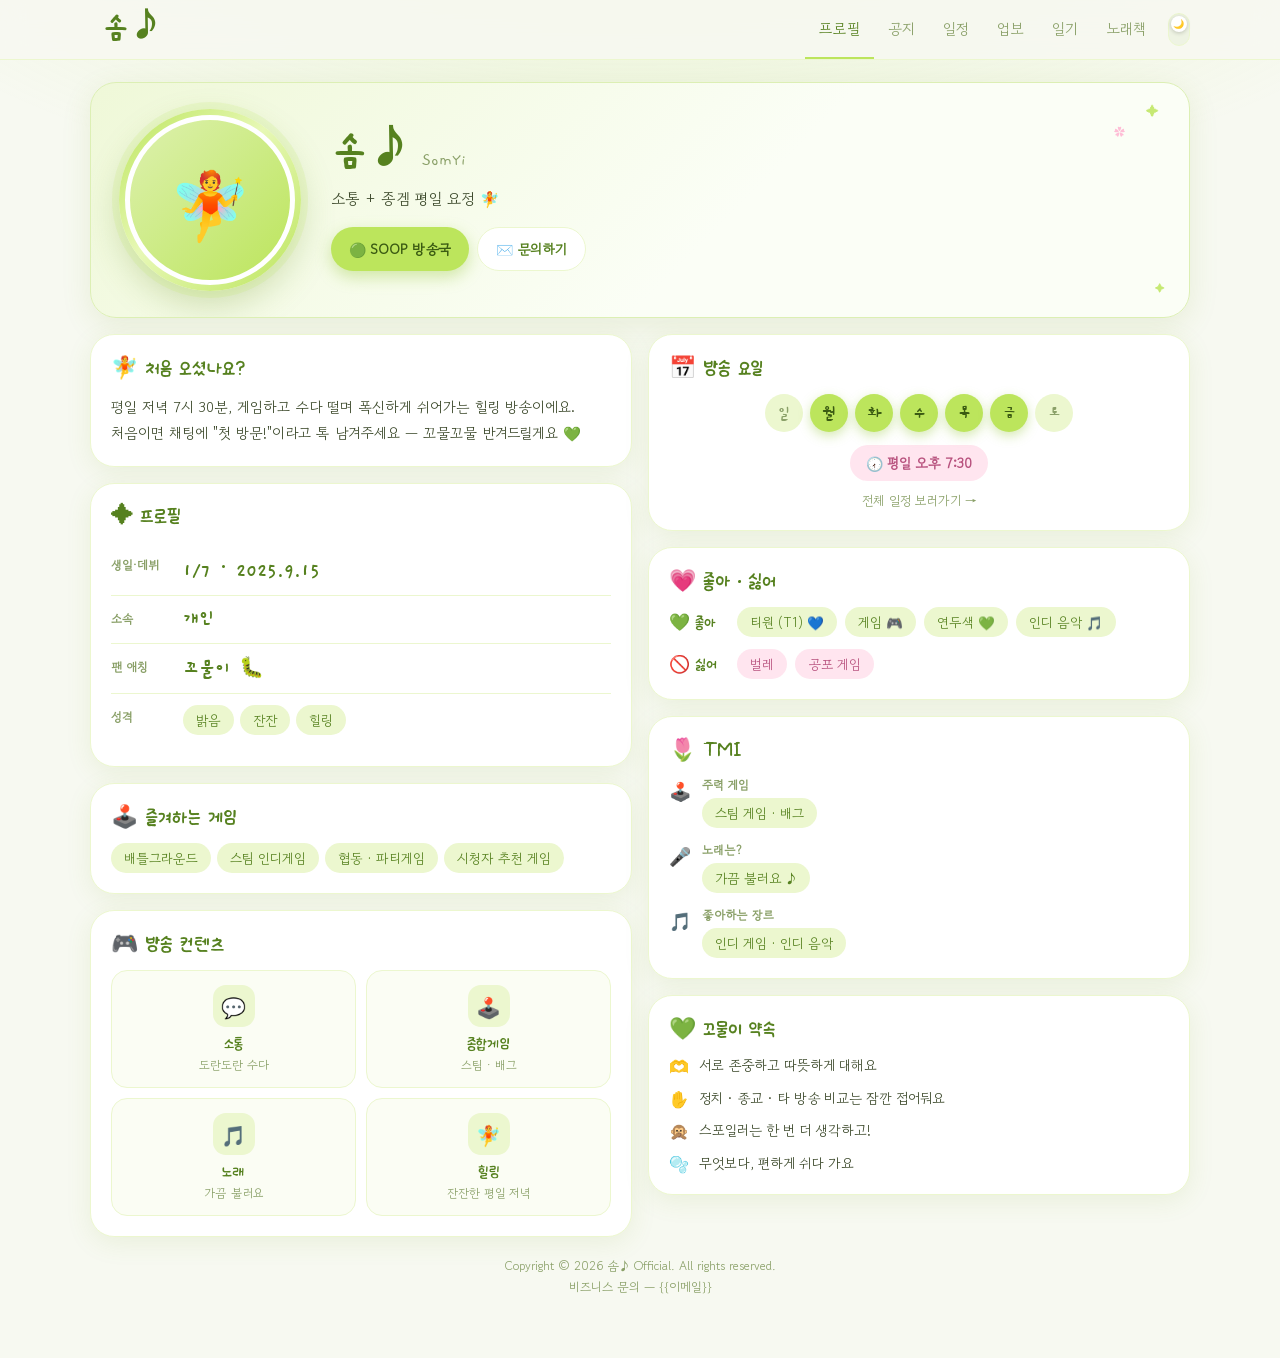
==== index.html @ 141378f5 "Add files via upload" ====
<!DOCTYPE html>
<html lang="ko">
<head>
  <meta charset="UTF-8">
  <meta name="viewport" content="width=device-width, initial-scale=1.0">
  <title>솜♪</title>
  <!-- 파비콘 / 링크 미리보기: SOOP 프사 자동 (tsoo00) -->
  <link rel="icon" type="image/jpeg" href="https://profile.img.sooplive.co.kr/LOGO/ts/tsoo00/tsoo00.jpg">
  <meta name="description" content="솜♪ 공식 페이지">
  <meta property="og:type" content="website">
  <meta property="og:title" content="솜♪">
  <meta property="og:description" content="소통 + 종겜 평일 요정 솜 🧚">
  <meta property="og:image" content="https://profile.img.sooplive.co.kr/LOGO/ts/tsoo00/tsoo00.jpg">
  <meta property="og:image:width" content="600">
  <meta property="og:image:height" content="600">
  <meta name="twitter:card" content="summary_large_image">
  <meta name="twitter:title" content="솜♪">
  <meta name="twitter:description" content="소통 + 종겜 평일 요정 솜 🧚">
  <meta name="twitter:image" content="https://profile.img.sooplive.co.kr/LOGO/ts/tsoo00/tsoo00.jpg">

  <link rel="preconnect" href="https://fonts.googleapis.com">
  <link rel="preconnect" href="https://fonts.gstatic.com" crossorigin>
  <link href="https://fonts.googleapis.com/css2?family=Gaegu:wght@300;400;700&family=Gowun+Dodum&family=Noto+Sans+KR:wght@300;400;500;700&display=swap" rel="stylesheet">

  <style>
    @font-face{ font-family:'PDHfont'; src:url([data-uri]) format('woff'); font-weight:400 700; font-display:swap; }
    :root{
      /* ⬇ 색 바꿀 땐 이 5개 + --logo (style.css :root 와 값 동일하게) ⬇ */
      --main:#BCE55C; --main-dark:#56811F; --main-light:#ECF7CF; --bg:#F7F9F1; --card:#FFFFFF;
      --logo:#56811F; --text:#3D4A2C; --text-soft:#8AA068;
      --blossom:#FFB3D1; --blossom-soft:#FFE5EF;
      --page-width:1100px;     /* 모든 페이지 동일. 모바일에선 자동 축소(최대값) */
      --pen:'Gaegu','Gowun Dodum','Noto Sans KR',sans-serif;
      --head:'PDHfont','Gaegu','Gowun Dodum','Noto Sans KR',sans-serif;
      --soft:'Gowun Dodum','Noto Sans KR',sans-serif;
    }
    body.dark{
      --main:#BCE55C; --main-dark:#CDE89C; --main-light:#2C3320; --bg:#14160E; --card:#1E2216;
      --logo:#C9E78E; --text:#E6EDD9; --text-soft:#9DB07F; --blossom:#F2A6C4; --blossom-soft:#3A2730;
    }
    *{ margin:0; padding:0; box-sizing:border-box; }
    body{
      background:var(--bg); font-family:var(--soft); color:var(--text); min-height:100vh;
      padding:20px 16px 60px; position:relative; overflow-x:hidden;
      transition:background .25s ease, color .25s ease;
    }
    body::before{ content:''; position:fixed; inset:0 0 auto 0; height:420px;
      background:radial-gradient(90% 100% at 50% -20%, rgba(188,229,92,.22), transparent 70%);
      pointer-events:none; z-index:0; }
    body.dark::before{ background:radial-gradient(90% 100% at 50% -20%, rgba(188,229,92,.10), transparent 70%); }

    /* ── 네비 ── */
    .nav{ position:sticky; top:0; z-index:100; background:rgba(247,249,241,.86); backdrop-filter:blur(12px);
      border-bottom:1.5px solid var(--main-light); display:flex; justify-content:center; margin:-20px -16px 22px; padding:0 12px; }
    body.dark .nav{ background:rgba(20,22,14,.88); }
    .nav-inner{ display:flex; align-items:center; max-width:var(--page-width); width:100%; }
    .nav a.nav-logo{ font-family:var(--pen); font-size:34px; font-weight:700; color:var(--logo); padding:8px 12px;
      text-decoration:none; margin-right:auto; line-height:1; white-space:nowrap; flex-shrink:0; display:inline-flex; align-items:center; gap:6px; }
    .nav a{ padding:18px 14px; font-size:15px; font-weight:500; color:var(--text-soft); text-decoration:none;
      border-bottom:2px solid transparent; transition:all .2s; white-space:nowrap; }
    .nav a:hover, .nav a.active{ color:var(--main-dark); border-bottom-color:var(--main); }

    /* 다크 토글 */
    .theme-switch{ flex-shrink:0; margin-left:8px; position:relative; width:22px; height:33px; border-radius:999px;
      border:1.5px solid var(--main-light); background:#eef3e3; cursor:pointer; padding:0; transition:background .2s ease; }
    .theme-switch .knob{ position:absolute; left:1.5px; top:1.5px; width:16px; height:16px; border-radius:50%; background:#fff;
      display:flex; align-items:center; justify-content:center; font-size:9px; transition:top .2s ease, background .2s ease; box-shadow:0 1px 4px rgba(0,0,0,.2); }
    body.dark .theme-switch{ background:#2a3120; }
    body.dark .theme-switch .knob{ top:14px; background:#1e2216; }

    /* ── 큰 틀 ── */
    .wrap{ position:relative; z-index:1; max-width:var(--page-width); margin:0 auto; }

    /* 프로필 히어로 (보드 맨 위 풀폭 가로 배너) */
    .profile-hero{ column-span:all; -webkit-column-span:all; position:relative; overflow:hidden; margin:0 0 16px;
      background:linear-gradient(135deg,#EFF8D8 0%,#FBFEF6 58%); border:1.5px solid #DCEFB4; border-radius:26px;
      padding:26px 28px; box-shadow:0 8px 30px rgba(120,160,40,.12); }
    body.dark .profile-hero{ background:linear-gradient(135deg,#232B1A 0%,#181C11 64%); border-color:#2C3320; }
    .twinkle{ position:absolute; color:var(--main); opacity:.85; pointer-events:none; }
    .twinkle.t2{ color:var(--blossom); }
    .ph-inner{ display:flex; align-items:center; gap:30px; flex-wrap:wrap; position:relative; z-index:1; }
    .ph-main{ flex:1; min-width:240px; }
    .ph-namerow{ display:flex; align-items:baseline; gap:12px; flex-wrap:wrap; margin-bottom:2px; }

    .avatar-ring{ flex-shrink:0; padding:6px; border-radius:50%;
      background:linear-gradient(135deg,#BCE55C,#E7F8B6 45%,#BCE55C);
      box-shadow:0 0 0 7px rgba(188,229,92,.16),0 14px 34px rgba(110,150,40,.28); animation:glow 3.6s ease-in-out infinite; }
    @keyframes glow{ 0%,100%{ box-shadow:0 0 0 7px rgba(188,229,92,.16),0 14px 34px rgba(110,150,40,.26);} 50%{ box-shadow:0 0 0 11px rgba(188,229,92,.10),0 16px 40px rgba(110,150,40,.34);} }
    .avatar{ width:170px; height:170px; max-width:54vw; aspect-ratio:1/1; border-radius:50%; border:5px solid #fff; overflow:hidden;
      background:linear-gradient(135deg,#DDF1AE,#BCE55C); display:flex; align-items:center; justify-content:center; font-size:66px; }
    body.dark .avatar{ border-color:#1E2216; }
    .avatar img{ width:100%; height:100%; object-fit:cover; border-radius:50%; display:block; }

    .ident-name{ font-family:var(--pen); font-weight:700; font-size:46px; line-height:1.05; color:var(--main-dark); }
    .ident-reading{ font-family:var(--pen); font-size:18px; color:var(--text-soft); }
    .ident-sub{ font-size:15.5px; color:var(--text); margin:8px 0 16px; line-height:1.6; }
    .ident-btns{ display:flex; gap:8px; flex-wrap:wrap; }
    .soop-btn{ display:inline-flex; align-items:center; justify-content:center; gap:7px; background:var(--main); color:#3a5a12;
      text-decoration:none; font-weight:700; font-size:14px; padding:11px 18px; border-radius:999px;
      box-shadow:0 6px 16px rgba(150,200,60,.4); transition:all .2s; }
    .soop-btn:hover{ transform:translateY(-2px); box-shadow:0 9px 20px rgba(150,200,60,.5); }
    body.dark .soop-btn{ color:#1d2a08; }
    .ident-inquiry{ display:inline-flex; align-items:center; justify-content:center; gap:6px; background:#fff;
      border:1.5px solid var(--main-light); color:var(--main-dark); border-radius:999px; padding:11px 18px;
      font-size:14px; font-weight:700; cursor:pointer; transition:all .2s; font-family:inherit; }
    body.dark .ident-inquiry{ background:var(--card); }
    .ident-inquiry:hover{ background:var(--main); color:#3a5a12; border-color:var(--main); }

    /* ── 핀보드(메이슨리) ── */
    .board{ column-count:2; column-gap:16px; }
    .board > .tile{ break-inside:avoid; -webkit-column-break-inside:avoid; margin:0 0 16px; }
    .tile{ background:var(--card); border:1.5px solid var(--main-light); border-radius:24px; padding:20px;
      box-shadow:0 6px 26px rgba(120,160,40,.10); }
    .t-head{ font-family:var(--head); font-size:22px; font-weight:700; color:var(--main-dark); margin-bottom:13px;
      display:flex; align-items:center; gap:7px; flex-wrap:wrap; }

    /* 처음 오셨나요 (소개 글) */
    .lead{ font-size:14.5px; line-height:1.8; color:var(--text); word-break:keep-all; }

    /* 꼬물이 약속 (룰) */
    .rules{ display:flex; flex-direction:column; gap:11px; }
    .rule{ display:flex; gap:10px; align-items:flex-start; font-size:14px; line-height:1.5; color:var(--text); word-break:keep-all; }
    .rule .rn{ flex-shrink:0; font-size:16px; line-height:1.35; }

    /* 미니 프로필 (생일/소속/팬닉 + 성격) */
    .facts{ display:flex; flex-direction:column; }
    .fact{ display:flex; gap:10px; padding:11px 0; border-bottom:1px solid var(--main-light); }
    .fact:last-child{ border-bottom:none; }
    .fact .fk{ width:62px; flex-shrink:0; font-size:12px; font-weight:600; color:var(--text-soft); padding-top:3px; }
    .fact .fv{ font-family:var(--pen); font-size:20px; font-weight:700; color:var(--main-dark); word-break:keep-all; }

    /* 칩 */
    .tags{ display:flex; flex-wrap:wrap; gap:6px; }
    .tag{ background:var(--main-light); color:var(--main-dark); border-radius:999px; padding:5px 13px; font-size:13.5px; font-weight:500; }
    .tag:empty{ display:none; }
    .tag.bad{ background:var(--blossom-soft); color:#b8527e; }
    body.dark .tag.bad{ color:var(--blossom); }

    /* 방송 컨텐츠 2×2 */
    .ct-grid{ display:grid; grid-template-columns:1fr 1fr; gap:10px; }
    .ct{ background:#fbfdf4; border:1.5px solid var(--main-light); border-radius:16px; padding:14px 10px; text-align:center; }
    body.dark .ct{ background:rgba(255,255,255,.04); }
    .ct .ic{ width:42px; height:42px; margin:0 auto 7px; border-radius:13px; background:var(--main-light); display:flex; align-items:center; justify-content:center; font-size:20px; }
    .ct .t{ font-family:var(--head); font-weight:700; font-size:17px; color:var(--main-dark); }
    .ct .s{ font-size:12px; color:var(--text-soft); margin-top:2px; }

    /* 방송 요일/시간 */
    .day-row{ display:flex; gap:7px; justify-content:center; flex-wrap:wrap; }
    .day{ width:38px; height:38px; border-radius:50%; display:flex; align-items:center; justify-content:center;
      font-family:var(--pen); font-size:16px; font-weight:700; background:var(--main-light); color:var(--text-soft); }
    .day.on{ background:var(--main); color:#3a5a12; box-shadow:0 4px 12px rgba(150,200,60,.4); }
    body.dark .day.on{ color:#1d2a08; }
    .time-pill{ display:flex; width:max-content; align-items:center; gap:6px; margin:13px auto 0;
      background:var(--blossom-soft); color:#b8527e; font-weight:700; font-size:14px; padding:8px 16px; border-radius:999px; }
    body.dark .time-pill{ color:var(--blossom); }
    .sched-link{ display:block; text-align:center; margin-top:10px; font-size:13px; color:var(--text-soft); text-decoration:none; }
    .sched-link:hover{ color:var(--main-dark); }

    /* 좋아/싫어 */
    .like-section{ display:flex; flex-direction:column; gap:12px; }
    .like-row{ display:flex; align-items:center; gap:8px; flex-wrap:wrap; }
    .like-label{ font-family:var(--head); font-size:17px; font-weight:700; color:var(--main-dark); width:60px; flex-shrink:0; }

    /* TMI */
    .tmi-list{ display:flex; flex-direction:column; gap:13px; }
    .tmi-row{ display:flex; gap:11px; align-items:flex-start; }
    .tmi-icon{ font-size:18px; flex-shrink:0; margin-top:1px; }
    .tmi-key{ font-size:12px; color:var(--text-soft); font-weight:600; display:block; margin-bottom:5px; }
    .tmi-val{ display:inline-block; background:var(--main-light); color:var(--main-dark); border-radius:999px; padding:5px 13px; font-size:13.5px; font-weight:500; }
    .tmi-val:empty{ display:none; }

    /* 오리지널 곡 */
    .ovod-grid{ display:grid; grid-template-columns:1fr; gap:12px; }
    .ovod-card{ border-radius:16px; overflow:hidden; border:1.5px solid var(--main-light); background:#000; }
    .ovod-embed{ position:relative; width:100%; aspect-ratio:16/9; }
    .ovod-embed iframe{ position:absolute; inset:0; width:100%; height:100%; border:0; }
    .ovod-title{ padding:12px 14px; font-family:var(--pen); font-size:17px; font-weight:700; color:var(--text); text-align:center; background:var(--card); }

    /* 링크 */
    .link-grid{ display:grid; grid-template-columns:1fr 1fr; gap:8px; }
    .link-btn{ display:flex; align-items:center; justify-content:center; padding:11px; background:var(--main-light);
      color:var(--main-dark); border-radius:999px; text-decoration:none; font-size:14.5px; font-weight:600; transition:all .2s; }
    .link-btn:hover{ background:var(--main); color:#3a5a12; transform:translateY(-2px); }

    /* 문의 모달 */
    .iq-ov{ position:absolute; left:0; right:0; background:rgba(30,40,15,.32); display:none; align-items:flex-start; justify-content:center; z-index:600; padding:16px; }
    .iq-ov.show{ display:flex; }
    .iq-modal{ background:var(--card); border-radius:22px; width:100%; max-width:420px; padding:24px; box-shadow:0 20px 60px rgba(80,110,40,.3); }
    .iq-title{ font-family:var(--pen); font-size:22px; font-weight:700; color:var(--main-dark); margin-bottom:4px; }
    .iq-desc{ font-size:13px; color:var(--text-soft); margin-bottom:16px; }
    .iq-input{ width:100%; padding:12px 14px; border-radius:12px; border:1.5px solid var(--main-light); font-size:14px; outline:none; margin-bottom:10px; font-family:inherit; box-sizing:border-box; background:var(--bg); color:var(--text); }
    .iq-input:focus{ border-color:var(--main); }
    .iq-btns{ display:flex; gap:8px; margin-top:6px; }
    .iq-btns button{ flex:1; padding:12px; border-radius:12px; border:none; font-size:14px; font-weight:700; cursor:pointer; }
    .iq-send{ background:var(--main); color:#3a5a12; }
    .iq-cancel{ background:var(--main-light); color:var(--main-dark); }

    footer{ text-align:center; color:var(--text-soft); font-size:12.5px; margin-top:18px; line-height:1.7; position:relative; z-index:1; }

    /* 스태거 등장 */
    @keyframes staggerIn{ from{opacity:0; transform:translateY(18px);} to{opacity:1; transform:translateY(0);} }
    .stagger > *{ opacity:0; animation:staggerIn .45s ease forwards; }
    .stagger > *:nth-child(1){animation-delay:.04s}
    .stagger > *:nth-child(2){animation-delay:.10s}
    .stagger > *:nth-child(3){animation-delay:.16s}
    .stagger > *:nth-child(4){animation-delay:.22s}
    .stagger > *:nth-child(5){animation-delay:.28s}
    .stagger > *:nth-child(6){animation-delay:.34s}
    .stagger > *:nth-child(7){animation-delay:.40s}
    .stagger > *:nth-child(n+8){animation-delay:.46s}

    /* ── 반응형 ── */
    @media (max-width: 720px){
      .board{ column-count:1; }
    }
    @media (max-width: 600px){
      .ph-inner{ flex-direction:column; text-align:center; }
      .ph-main{ min-width:0; width:100%; }
      .ph-namerow{ justify-content:center; }
      .ident-btns{ justify-content:center; }
    }
    @media (max-width: 560px){
      .nav{ padding:0 6px; margin-bottom:18px; }
      .nav a.nav-logo{ font-size:27px; padding:8px 6px; }
      .nav a{ padding:13px 8px; font-size:13px; }
      .ident-name{ font-size:38px; }
      .t-head{ font-size:20px; }
    }
    @media (max-width: 400px){
      .nav a.nav-logo{ font-size:23px; padding:8px 4px; }
      .nav a{ padding:11px 6px; font-size:12px; }
      .ct-grid, .link-grid{ grid-template-columns:1fr; }
      .ident-btns{ flex-direction:column; }
      .ident-btns > *{ width:100%; }
    }
    @media (prefers-reduced-motion: reduce){ *,*::before,*::after{ animation:none !important; transition:none !important; } }
  </style>
</head>
<body>

<nav class="nav">
  <div class="nav-inner">
    <a href="index.html" class="nav-logo">솜♪</a>
    <a href="index.html" class="active">프로필</a>
    <a href="notice/">공지</a>
    <a href="schedule/">일정</a>
    <a href="work/">업보</a>
    <a href="diary/">일기</a>
    <a href="song/">노래책</a>
    <button class="theme-switch" id="themeSwitch" type="button" aria-label="다크모드 전환"><span class="knob" id="themeKnob">🌙</span></button>
  </div>
</nav>

<div class="wrap">
  <div class="board stagger">

    <!-- ── 프로필 히어로 (풀폭 배너) ── -->
    <div class="profile-hero">
      <span class="twinkle" style="top:18px; right:30px; font-size:13px;">✦</span>
      <span class="twinkle t2" style="top:40px; right:64px; font-size:11px;">✿</span>
      <span class="twinkle" style="bottom:22px; right:24px; font-size:10px;">✦</span>
      <div class="ph-inner">
        <div class="avatar-ring">
          <div class="avatar" id="avatarWrap">
            <img id="avatarImg" src="" alt="솜♪ 프로필" style="display:none" onerror="this.style.display='none'; document.getElementById('avatarEmoji').style.display='flex'">
            <span id="avatarEmoji">🧚</span>
          </div>
        </div>
        <div class="ph-main">
          <div class="ph-namerow">
            <span class="ident-name" id="info-name">솜♪</span>
            <span class="ident-reading">SomYi</span>
          </div>
          <p class="ident-sub" id="info-catchphrase">소통 + 종겜 평일 요정 🧚</p>
          <div class="ident-btns">
            <a id="link-soop" href="https://www.sooplive.com/station/tsoo00" class="soop-btn" target="_blank" rel="noopener">🟢 SOOP 방송국</a>
            <button class="ident-inquiry" onclick="openInquiry()">✉️ 문의하기</button>
          </div>
        </div>
      </div>
    </div>

    <!-- 처음 오셨나요? (신규) -->
    <div class="tile">
      <div class="t-head">🧚 처음 오셨나요?</div>
      <p class="lead">평일 저녁 7시 30분, 게임하고 수다 떨며 폭신하게 쉬어가는 힐링 방송이에요. 처음이면 채팅에 "첫 방문!"이라고 톡 남겨주세요 — 꼬물꼬물 반겨드릴게요 💚</p>
    </div>

    <!-- 프로필 -->
    <div class="tile">
      <div class="t-head">✦ 프로필</div>
      <div class="facts">
        <div class="fact"><span class="fk">생일·데뷔</span><span class="fv" id="info-dates">1/7 · 2025.9.15</span></div>
        <div class="fact"><span class="fk">소속</span><span class="fv" id="info-mbti">개인</span></div>
        <div class="fact"><span class="fk">팬 애칭</span><span class="fv" id="info-fandom">꼬물이 🐛</span></div>
        <div class="fact"><span class="fk">성격</span><div class="tags" id="info-tags"><span class="tag">밝음</span><span class="tag">잔잔</span><span class="tag">힐링</span></div></div>
      </div>
    </div>

    <!-- 즐겨하는 게임 (신규) -->
    <div class="tile">
      <div class="t-head">🕹️ 즐겨하는 게임</div>
      <div class="tags">
        <span class="tag">배틀그라운드</span>
        <span class="tag">스팀 인디게임</span>
        <span class="tag">협동 · 파티게임</span>
        <span class="tag">시청자 추천 게임</span>
      </div>
    </div>

    <!-- 방송 컨텐츠 -->
    <div class="tile">
      <div class="t-head">🎮 방송 컨텐츠</div>
      <div class="ct-grid">
        <div class="ct"><div class="ic">💬</div><div class="t">소통</div><div class="s">도란도란 수다</div></div>
        <div class="ct"><div class="ic">🕹️</div><div class="t">종합게임</div><div class="s">스팀 · 배그</div></div>
        <div class="ct"><div class="ic">🎵</div><div class="t">노래</div><div class="s">가끔 불러요</div></div>
        <div class="ct"><div class="ic">🧚</div><div class="t">힐링</div><div class="s">잔잔한 평일 저녁</div></div>
      </div>
    </div>

    <!-- 방송 요일 -->
    <div class="tile">
      <div class="t-head">📅 방송 요일</div>
      <div class="day-row">
        <span class="day" id="day-0">일</span>
        <span class="day on" id="day-1">월</span>
        <span class="day on" id="day-2">화</span>
        <span class="day on" id="day-3">수</span>
        <span class="day on" id="day-4">목</span>
        <span class="day on" id="day-5">금</span>
        <span class="day" id="day-6">토</span>
      </div>
      <span class="time-pill">🕢 평일 오후 7:30</span>
      <a href="schedule/" class="sched-link">전체 일정 보러가기 →</a>
    </div>

    <!-- 좋아 · 싫어 -->
    <div class="tile">
      <div class="t-head">💗 좋아 · 싫어</div>
      <div class="like-section">
        <div class="like-row">
          <span class="like-label">💚 좋아</span>
          <span class="tag" id="like1">티원 (T1) 💙</span>
          <span class="tag" id="like2">게임 🎮</span>
          <span class="tag" id="like3">연두색 💚</span>
          <span class="tag" id="like4">인디 음악 🎵</span>
        </div>
        <div class="like-row">
          <span class="like-label">🚫 싫어</span>
          <span class="tag bad" id="dislike1">벌레</span>
          <span class="tag bad" id="dislike2">공포 게임</span>
        </div>
      </div>
    </div>

    <!-- TMI -->
    <div class="tile">
      <div class="t-head">🌷 TMI</div>
      <div class="tmi-list">
        <div class="tmi-row"><span class="tmi-icon">🕹️</span><div><span class="tmi-key">주력 게임</span><span class="tmi-val" id="tmi-food">스팀 게임 · 배그</span></div></div>
        <div class="tmi-row"><span class="tmi-icon">🎤</span><div><span class="tmi-key">노래는?</span><span class="tmi-val" id="tmi-song">가끔 불러요 ♪</span></div></div>
        <div class="tmi-row"><span class="tmi-icon">🎵</span><div><span class="tmi-key">좋아하는 장르</span><span class="tmi-val" id="tmi-book">인디 게임 · 인디 음악</span></div></div>
      </div>
    </div>

    <!-- 꼬물이 약속 (신규) -->
    <div class="tile">
      <div class="t-head">💚 꼬물이 약속</div>
      <div class="rules">
        <div class="rule"><span class="rn">🫶</span><span>서로 존중하고 따뜻하게 대해요</span></div>
        <div class="rule"><span class="rn">✋</span><span>정치 · 종교 · 타 방송 비교는 잠깐 접어둬요</span></div>
        <div class="rule"><span class="rn">🙊</span><span>스포일러는 한 번 더 생각하고!</span></div>
        <div class="rule"><span class="rn">🫧</span><span>무엇보다, 편하게 쉬다 가요</span></div>
      </div>
    </div>

    <!-- 오리지널 곡 (있을 때만) -->
    <div class="tile" id="songs-card" style="display:none;">
      <div class="t-head">🎵 솜♪ 오리지널 곡!</div>
      <div class="ovod-grid" id="ovod-grid"></div>
    </div>

    <!-- 관련 링크 (있을 때만) -->
    <div class="tile" id="links-card" style="display:none;">
      <div class="t-head">🔗 관련 링크</div>
      <div class="link-grid">
        <a id="link-youtube" href="#" class="link-btn" target="_blank" rel="noopener">YouTube</a>
        <a id="link-fancafe" href="#" class="link-btn" target="_blank" rel="noopener">팬카페</a>
        <a id="link-fancim"  href="#" class="link-btn" target="_blank" rel="noopener">팬심</a>
        <a id="link-mfancim" href="#" class="link-btn" target="_blank" rel="noopener">M 팬심</a>
        <a id="link-heart"   href="#" class="link-btn" target="_blank" rel="noopener">후원</a>
      </div>
    </div>

  </div>
</div>

<footer>Copyright © 2026 솜♪ Official. All rights reserved.<br>비즈니스 문의 — {{이메일}}</footer>

<!-- 문의 모달 -->
<div class="iq-ov" id="iq-ov" onclick="if(event.target===this)closeInquiry()">
  <div class="iq-modal">
    <div class="iq-title">✉️ 문의하기</div>
    <div class="iq-desc">솜에게 하고 싶은 말을 남겨주세요 💚</div>
    <input class="iq-input" id="iq-nick" placeholder="닉네임 (필수)">
    <textarea class="iq-input" id="iq-msg" rows="4" placeholder="문의 내용을 적어주세요"></textarea>
    <div class="iq-btns">
      <button class="iq-cancel" onclick="closeInquiry()">취소</button>
      <button class="iq-send" onclick="sendInquiry()">보내기 💚</button>
    </div>
  </div>
</div>

<script src="https://cdn.jsdelivr.net/npm/@supabase/supabase-js@2/dist/umd/supabase.min.js"></script>
<script src="supabase.js"></script>
<script>
  const SOOP_ID = 'tsoo00';

  // 관리자에서 저장 전 보일 기본값 (저장하면 DB 값이 우선)
  const defaults = {
    'soop-id': SOOP_ID,
    quote: '꼬물꼬물\n잘 왔어!\n오늘도 같이 힐링하자 💚',
    'head-sub': '',
    msg: '안녕, 꼬물이들! 🐛💚\n평일 저녁 7시 30분, 여기서 도란도란 만나요.\n같이 게임하고 수다 떨면서 폭신하게 쉬어가요 🧚',
    avatar: '',
    'info-name': '솜♪',
    'info-catchphrase': '소통 + 종겜 평일 요정 🧚',
    'info-tags': '밝음,잔잔,힐링',
    'info-mbti': '개인',                 /* 화면 라벨은 '소속' */
    'info-fandom': '꼬물이 🐛',
    'info-dates': '1/7 · 2025.9.15',
    like1: '티원 (T1) 💙', like2: '게임 🎮', like3: '연두색 💚', like4: '인디 음악 🎵',
    dislike1: '벌레', dislike2: '공포 게임',
    'tmi-food': '스팀 게임 · 배그',
    'tmi-song': '가끔 불러요 ♪',
    'tmi-book': '인디 게임 · 인디 음악',
    'link-youtube': '#', 'link-fancafe': '#', 'link-fancim': '#',
    'link-soop': 'https://www.sooplive.com/station/tsoo00',
    'link-mfancim': '#', 'link-heart': '#',
    days: '1,2,3,4,5',
  };

  function soopAvatar(id) {
    if (!id) return null;
    id = id.trim().toLowerCase();
    if (id.length < 2) return null;
    return `https://profile.img.sooplive.co.kr/LOGO/${id.slice(0,2)}/${id}/${id}.jpg`;
  }
  async function getStorageAvatar() { return null; } /* 링크 방식이라 스토리지 미사용 */

  async function load() {
    let saved = {};
    try {
      const { data, error } = await db.from('profile').select('data').eq('id', 1);
      if (data && data.length > 0 && data[0].data) saved = data[0].data;
      if (error) console.log('profile error:', error);
    } catch (e) { console.log('profile load error', e); }
    const d = { ...defaults, ...saved };

    // 프로필 사진: 업로드값 우선 → SOOP 아이디 자동 → (없음)
    const avatarUrl = d.avatar || soopAvatar(d['soop-id']) || await getStorageAvatar();
    if (avatarUrl) {
      const img = document.getElementById('avatarImg');
      img.src = avatarUrl;
      img.style.display = 'block';
      document.getElementById('avatarEmoji').style.display = 'none';
    }

    // 오늘의 한마디 / 한마디 옆 보조 / 하고픈 말
    const _q = document.getElementById('quote'); if (_q) _q.innerHTML = (d.quote || '').replace(/\n/g, '<br>');
    const hs = document.getElementById('head-sub'); if (hs) hs.textContent = d['head-sub'] || '';
    const _m = document.getElementById('msg'); if (_m) _m.innerHTML = (d.msg || '').replace(/\n/g, '<br>');

    // 정보 텍스트 (이름/한줄/소속/팬닉/생일·데뷔)
    ['info-name','info-catchphrase','info-mbti','info-fandom','info-dates'].forEach(id => {
      const el = document.getElementById(id);
      if (el) el.textContent = d[id];
    });

    // 성격 태그
    const tagsEl = document.getElementById('info-tags');
    if (tagsEl) {
      tagsEl.innerHTML = (d['info-tags'] || '').split(',')
        .map(t => t.trim()).filter(Boolean)
        .map(t => `<span class="tag">${t}</span>`).join('');
    }

    // 좋아 / 싫어 (빈 값은 칩 숨김)
    ['like1','like2','like3','like4','dislike1','dislike2'].forEach(id => {
      const el = document.getElementById(id);
      if (el) { const v = (d[id] || '').trim(); el.textContent = v; el.style.display = v ? '' : 'none'; }
    });

    // TMI (빈 값은 줄 숨김)
    ['tmi-food','tmi-song','tmi-book'].forEach(id => {
      const el = document.getElementById(id);
      if (el) {
        const v = (d[id] || '').trim(); el.textContent = v;
        const row = el.closest('.tmi-row') || el.parentElement;
        if (row) row.style.display = v ? '' : 'none';
      }
    });

    // SOOP 버튼 (히어로)
    const soopBtn = document.getElementById('link-soop');
    if (soopBtn) {
      const u = d['link-soop'];
      if (u && u !== '#') soopBtn.href = u;
      else if (d['soop-id']) soopBtn.href = 'https://www.sooplive.com/station/' + d['soop-id'].trim();
    }

    // 기타 링크 (없으면 버튼 숨김 / 전부 없으면 섹션 숨김)
    let anyLink = false;
    ['youtube','fancafe','fancim','mfancim','heart'].forEach(key => {
      const el = document.getElementById('link-' + key);
      if (!el) return;
      const u = d['link-' + key];
      if (u && u !== '#') { el.href = u; el.style.display = ''; anyLink = true; }
      else el.style.display = 'none';
    });
    const linkCard = document.getElementById('links-card');
    if (linkCard) linkCard.style.display = anyLink ? '' : 'none';

    // 방송 요일
    const activeDays = (d.days || '').split(',').map(x => x.trim());
    for (let i = 0; i <= 6; i++) {
      const chip = document.getElementById('day-' + i);
      if (chip) chip.className = 'day' + (activeDays.includes(String(i)) ? ' on' : '');
    }
  }

  // 🎵 오리지널 곡 (SOOP VOD)
  async function loadOriginalSongs() {
    const list = await fetchAll('original_songs', { order: 'id', asc: false });
    const card = document.getElementById('songs-card');
    const grid = document.getElementById('ovod-grid');
    if (!list.length) { card.style.display = 'none'; return; }
    card.style.display = '';
    grid.innerHTML = list.map(s => {
      const vid = (s.vod_id || '').trim();
      return `<div class="ovod-card">
        <div class="ovod-embed">
          <iframe src="https://vod.sooplive.co.kr/player/${vid}/embed?showChat=false&autoPlay=false&mutePlay=false" frameborder="0" allowfullscreen scrolling="no"></iframe>
        </div>
        <div class="ovod-title">${(s.title||'').replace(/</g,'&lt;')}</div>
      </div>`;
    }).join('');
  }

  load();
  loadOriginalSongs();

  // 문의
  function openInquiry(){
    const ov = document.getElementById('iq-ov');
    const e = window.event;
    let y = 80;
    if (e) { y = (e.pageY != null ? e.pageY : (e.clientY||0)); }
    ov.style.top = Math.max(10, y - 60) + 'px';
    ov.style.height = 'auto'; ov.style.minHeight = '0';
    ov.classList.add('show');
  }
  function closeInquiry(){ document.getElementById('iq-ov').classList.remove('show'); }
  async function sendInquiry(){
    const nick = document.getElementById('iq-nick').value.trim();
    if(!nick){ alert('닉네임을 적어주세요'); return; }
    const msg = document.getElementById('iq-msg').value.trim();
    if(!msg){ alert('문의 내용을 적어주세요'); return; }
    const ok = await insertRow('inquiries', { nickname: nick, message: msg });
    if(ok){
      alert('문의가 전송됐어요! 💚');
      document.getElementById('iq-nick').value=''; document.getElementById('iq-msg').value='';
      closeInquiry();
    } else { alert('전송 실패 ㅠㅠ 잠시 후 다시 시도해주세요'); }
  }

  // SOOP iframe 삽입 시 높이 자동 전송 (여백/잘림 방지)
  if (window.parent !== window && typeof initIframeResize === 'function') {
    window.addEventListener('load', initIframeResize);
    setTimeout(initIframeResize, 800);
  }
</script>
<script>
(function(){
  if (localStorage.getItem('theme') === 'dark') document.body.classList.add('dark');
  var sw = document.getElementById('themeSwitch');
  var knob = document.getElementById('themeKnob');
  function refresh(){ if(knob) knob.textContent = document.body.classList.contains('dark') ? '☀️' : '🌙'; }
  if (sw) sw.addEventListener('click', function(){
    document.body.classList.toggle('dark');
    localStorage.setItem('theme', document.body.classList.contains('dark') ? 'dark' : 'light');
    refresh();
  });
  refresh();
})();
</script>
</body>
</html>
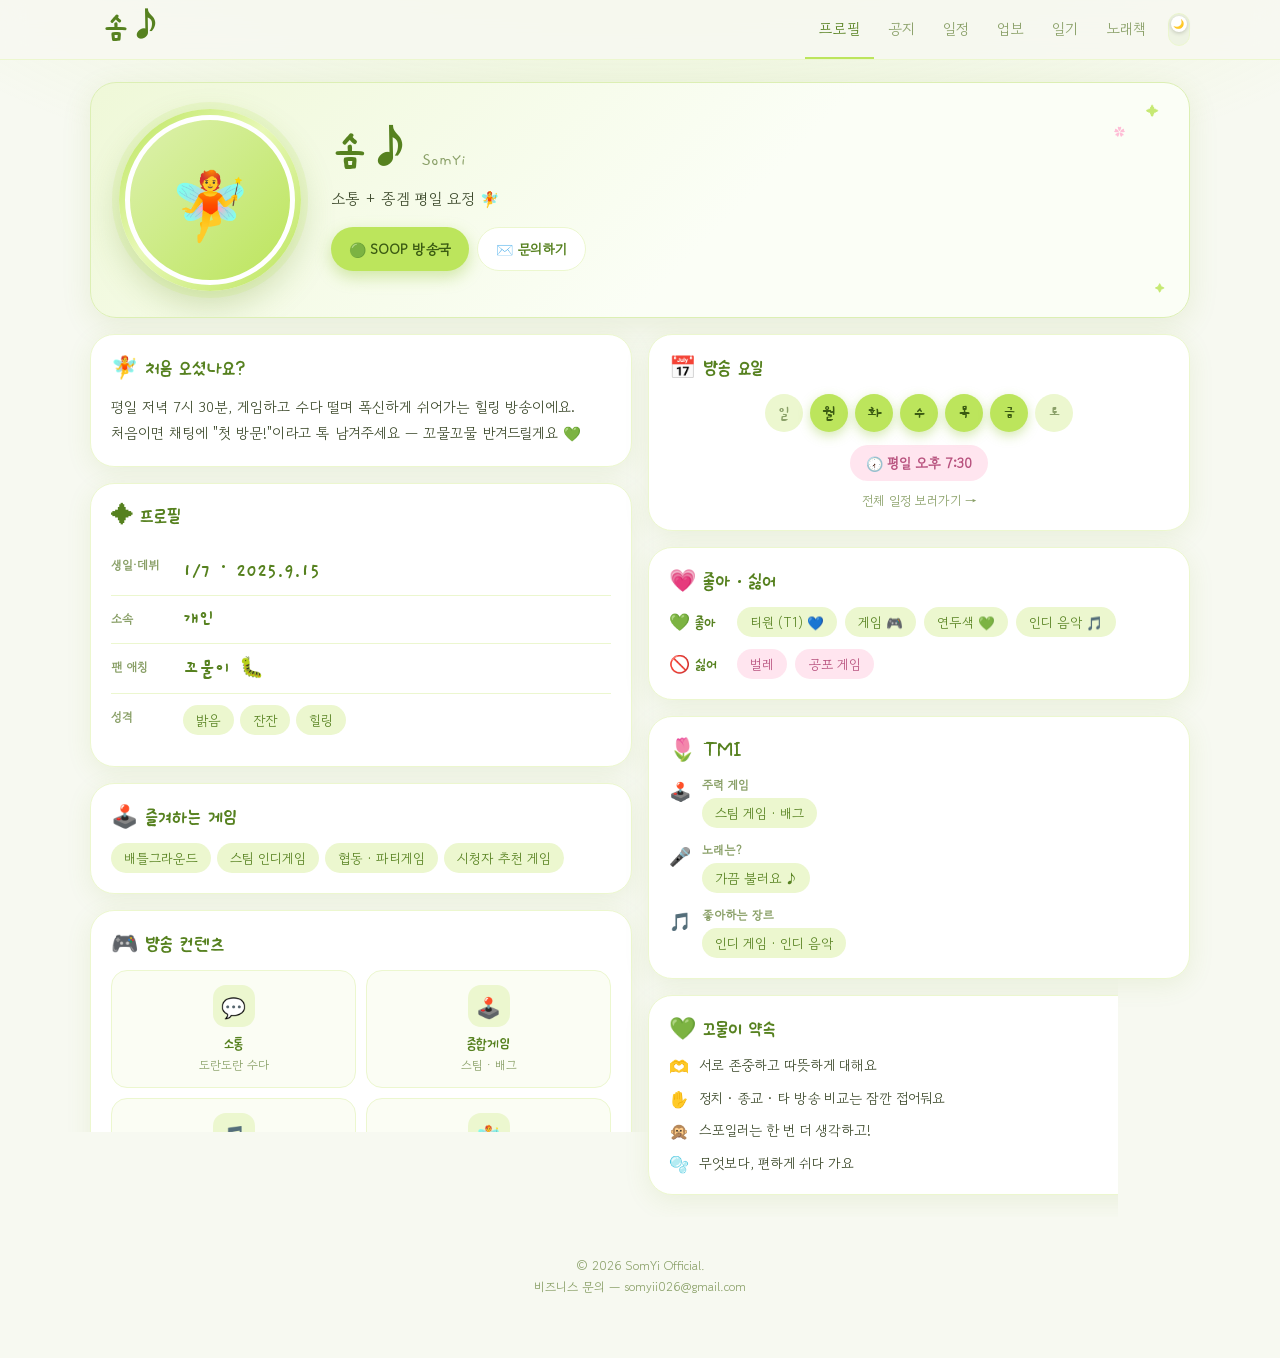
==== commit 4eb0bb9b: "Add files via upload" ====
--- a/index.html
+++ b/index.html
@@ -283,7 +283,7 @@
     <!-- 처음 오셨나요? (신규) -->
     <div class="tile">
       <div class="t-head">🧚 처음 오셨나요?</div>
-      <p class="lead">평일 저녁 7시 30분, 게임하고 수다 떨며 폭신하게 쉬어가는 힐링 방송이에요. 처음이면 채팅에 "첫 방문!"이라고 톡 남겨주세요 — 꼬물꼬물 반겨드릴게요 💚</p>
+      <p class="lead" id="welcome-text">평일 저녁 7시 30분, 게임하고 수다 떨며 폭신하게 쉬어가는 힐링 방송이에요. 처음이면 채팅에 "첫 방문!"이라고 톡 남겨주세요 — 꼬물꼬물 반겨드릴게요 💚</p>
     </div>
 
     <!-- 프로필 -->
@@ -300,7 +300,7 @@
     <!-- 즐겨하는 게임 (신규) -->
     <div class="tile">
       <div class="t-head">🕹️ 즐겨하는 게임</div>
-      <div class="tags">
+      <div class="tags" id="games-tags">
         <span class="tag">배틀그라운드</span>
         <span class="tag">스팀 인디게임</span>
         <span class="tag">협동 · 파티게임</span>
@@ -367,7 +367,7 @@
     <!-- 꼬물이 약속 (신규) -->
     <div class="tile">
       <div class="t-head">💚 꼬물이 약속</div>
-      <div class="rules">
+      <div class="rules" id="rules-list">
         <div class="rule"><span class="rn">🫶</span><span>서로 존중하고 따뜻하게 대해요</span></div>
         <div class="rule"><span class="rn">✋</span><span>정치 · 종교 · 타 방송 비교는 잠깐 접어둬요</span></div>
         <div class="rule"><span class="rn">🙊</span><span>스포일러는 한 번 더 생각하고!</span></div>
@@ -396,7 +396,7 @@
   </div>
 </div>
 
-<footer>Copyright © 2026 솜♪ Official. All rights reserved.<br>비즈니스 문의 — {{이메일}}</footer>
+<footer>© 2026 SomYi Official.<br>비즈니스 문의 — somyii026@gmail.com</footer>
 
 <!-- 문의 모달 -->
 <div class="iq-ov" id="iq-ov" onclick="if(event.target===this)closeInquiry()">
@@ -486,6 +486,28 @@
         .map(t => `<span class="tag">${t}</span>`).join('');
     }
 
+    // 처음 오셨나요(소개글) · 즐겨하는 게임 · 꼬물이 약속 — 관리자 편집값 (없으면 기본 유지)
+    const _w = document.getElementById('welcome-text');
+    if (_w && (d.welcome || '').trim()) _w.textContent = d.welcome;
+    const _g = document.getElementById('games-tags');
+    if (_g) {
+      const arr = (d.games || '').split(/[\n,]/).map(t => t.trim()).filter(Boolean);
+      if (arr.length) _g.innerHTML = arr.map(t => `<span class="tag">${t.replace(/</g,'&lt;')}</span>`).join('');
+    }
+    const _p = document.getElementById('rules-list');
+    if (_p) {
+      const lines = (d.promises || '').split('\n').map(t => t.trim()).filter(Boolean);
+      if (lines.length) _p.innerHTML = lines.map(line => {
+        let ic = '💚', tx = line;
+        const sp = line.indexOf(' ');
+        if (sp > 0) {
+          const f = line.slice(0, sp);
+          if ([...f].length <= 2 && /[\u2190-\u21FF\u2300-\u27BF\u2B00-\u2BFF\uFE0F\u{1F000}-\u{1FAFF}]/u.test(f)) { ic = f; tx = line.slice(sp + 1); }
+        }
+        return `<div class="rule"><span class="rn">${ic}</span><span>${tx.replace(/</g,'&lt;')}</span></div>`;
+      }).join('');
+    }
+
     // 좋아 / 싫어 (빈 값은 칩 숨김)
     ['like1','like2','like3','like4','dislike1','dislike2'].forEach(id => {
       const el = document.getElementById(id);
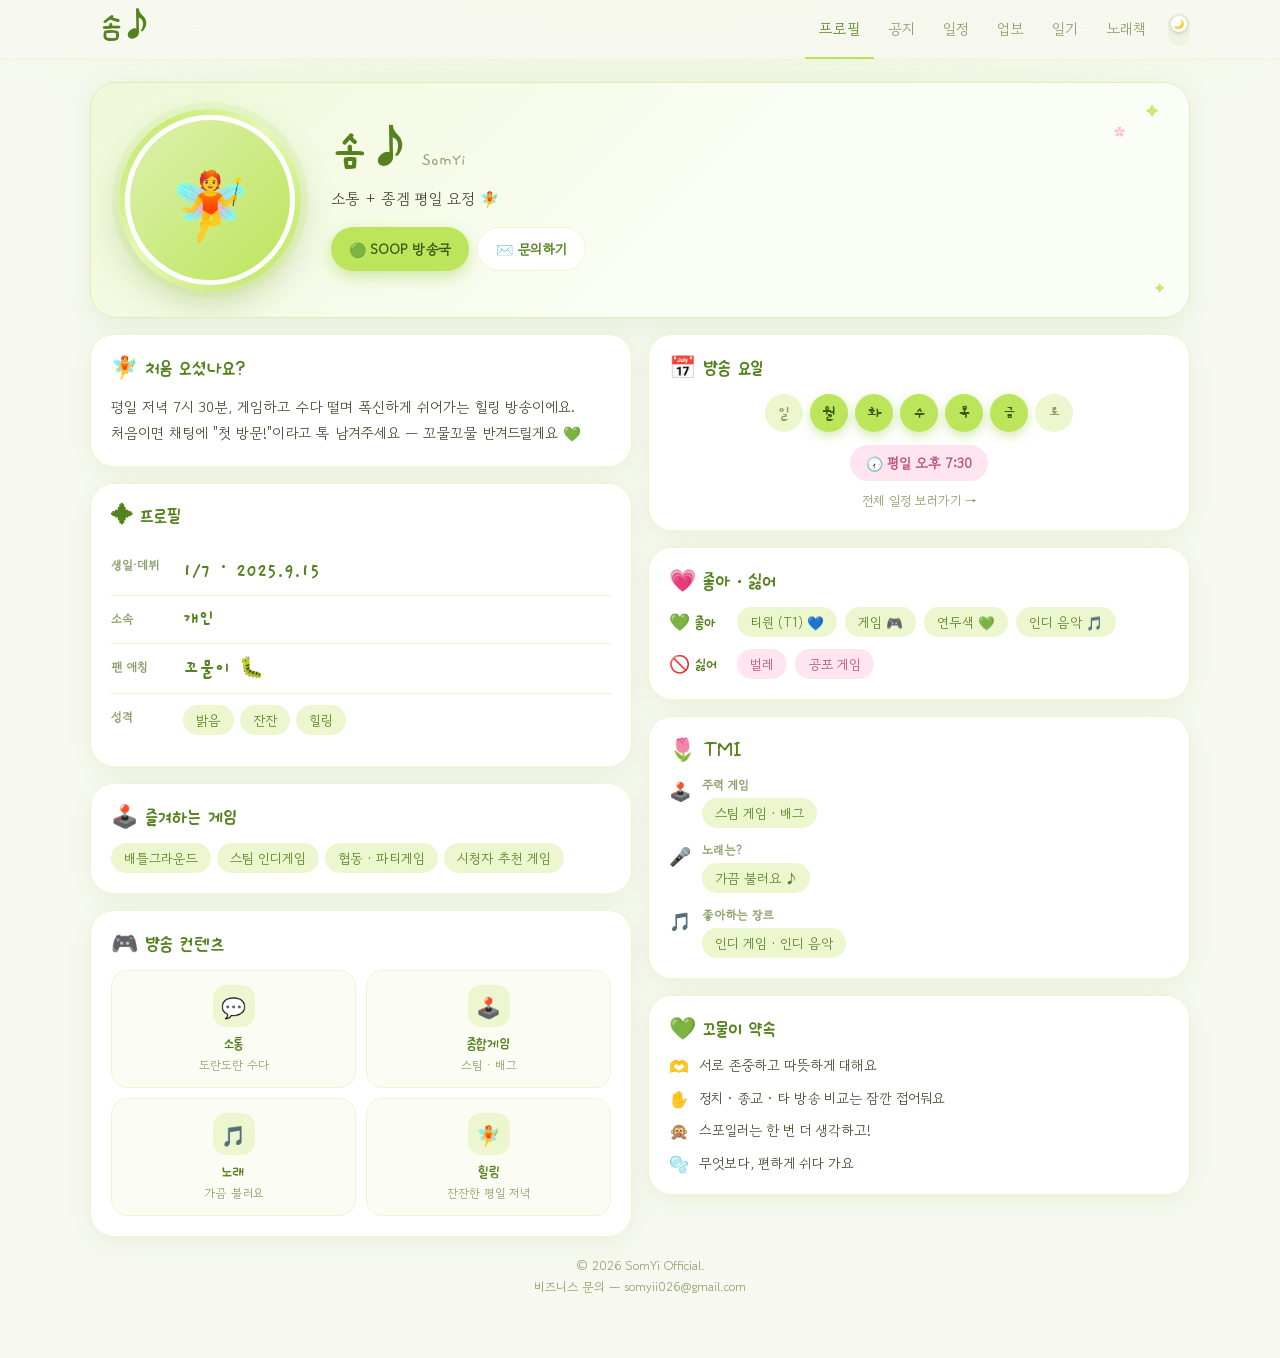
==== commit 7576f714: "Add files via upload" ====
--- a/index.html
+++ b/index.html
@@ -54,7 +54,7 @@
       border-bottom:1.5px solid var(--main-light); display:flex; justify-content:center; margin:-20px -16px 22px; padding:0 12px; }
     body.dark .nav{ background:rgba(20,22,14,.88); }
     .nav-inner{ display:flex; align-items:center; max-width:var(--page-width); width:100%; }
-    .nav a.nav-logo{ font-family:var(--pen); font-size:34px; font-weight:700; color:var(--logo); padding:8px 12px;
+    .nav a.nav-logo{ font-family:var(--head); font-size:34px; font-weight:700; color:var(--logo); padding:8px 12px;
       text-decoration:none; margin-right:auto; line-height:1; white-space:nowrap; flex-shrink:0; display:inline-flex; align-items:center; gap:6px; }
     .nav a{ padding:18px 14px; font-size:15px; font-weight:500; color:var(--text-soft); text-decoration:none;
       border-bottom:2px solid transparent; transition:all .2s; white-space:nowrap; }
@@ -311,7 +311,7 @@
     <!-- 방송 컨텐츠 -->
     <div class="tile">
       <div class="t-head">🎮 방송 컨텐츠</div>
-      <div class="ct-grid">
+      <div class="ct-grid" id="ct-grid">
         <div class="ct"><div class="ic">💬</div><div class="t">소통</div><div class="s">도란도란 수다</div></div>
         <div class="ct"><div class="ic">🕹️</div><div class="t">종합게임</div><div class="s">스팀 · 배그</div></div>
         <div class="ct"><div class="ic">🎵</div><div class="t">노래</div><div class="s">가끔 불러요</div></div>
@@ -508,6 +508,17 @@
       }).join('');
     }
 
+    // 방송 컨텐츠 (이모지 | 제목 | 설명) — 관리자 편집값 (없으면 기본 유지)
+    const _c = document.getElementById('ct-grid');
+    if (_c) {
+      const cards = (d.contents || '').split('\n').map(l => l.trim()).filter(Boolean);
+      if (cards.length) _c.innerHTML = cards.map(line => {
+        const p = line.split('|').map(x => x.trim());
+        const ic = p[0] || '✨', ti = (p[1] || '').replace(/</g,'&lt;'), su = (p[2] || '').replace(/</g,'&lt;');
+        return `<div class="ct"><div class="ic">${ic}</div><div class="t">${ti}</div><div class="s">${su}</div></div>`;
+      }).join('');
+    }
+
     // 좋아 / 싫어 (빈 값은 칩 숨김)
     ['like1','like2','like3','like4','dislike1','dislike2'].forEach(id => {
       const el = document.getElementById(id);
